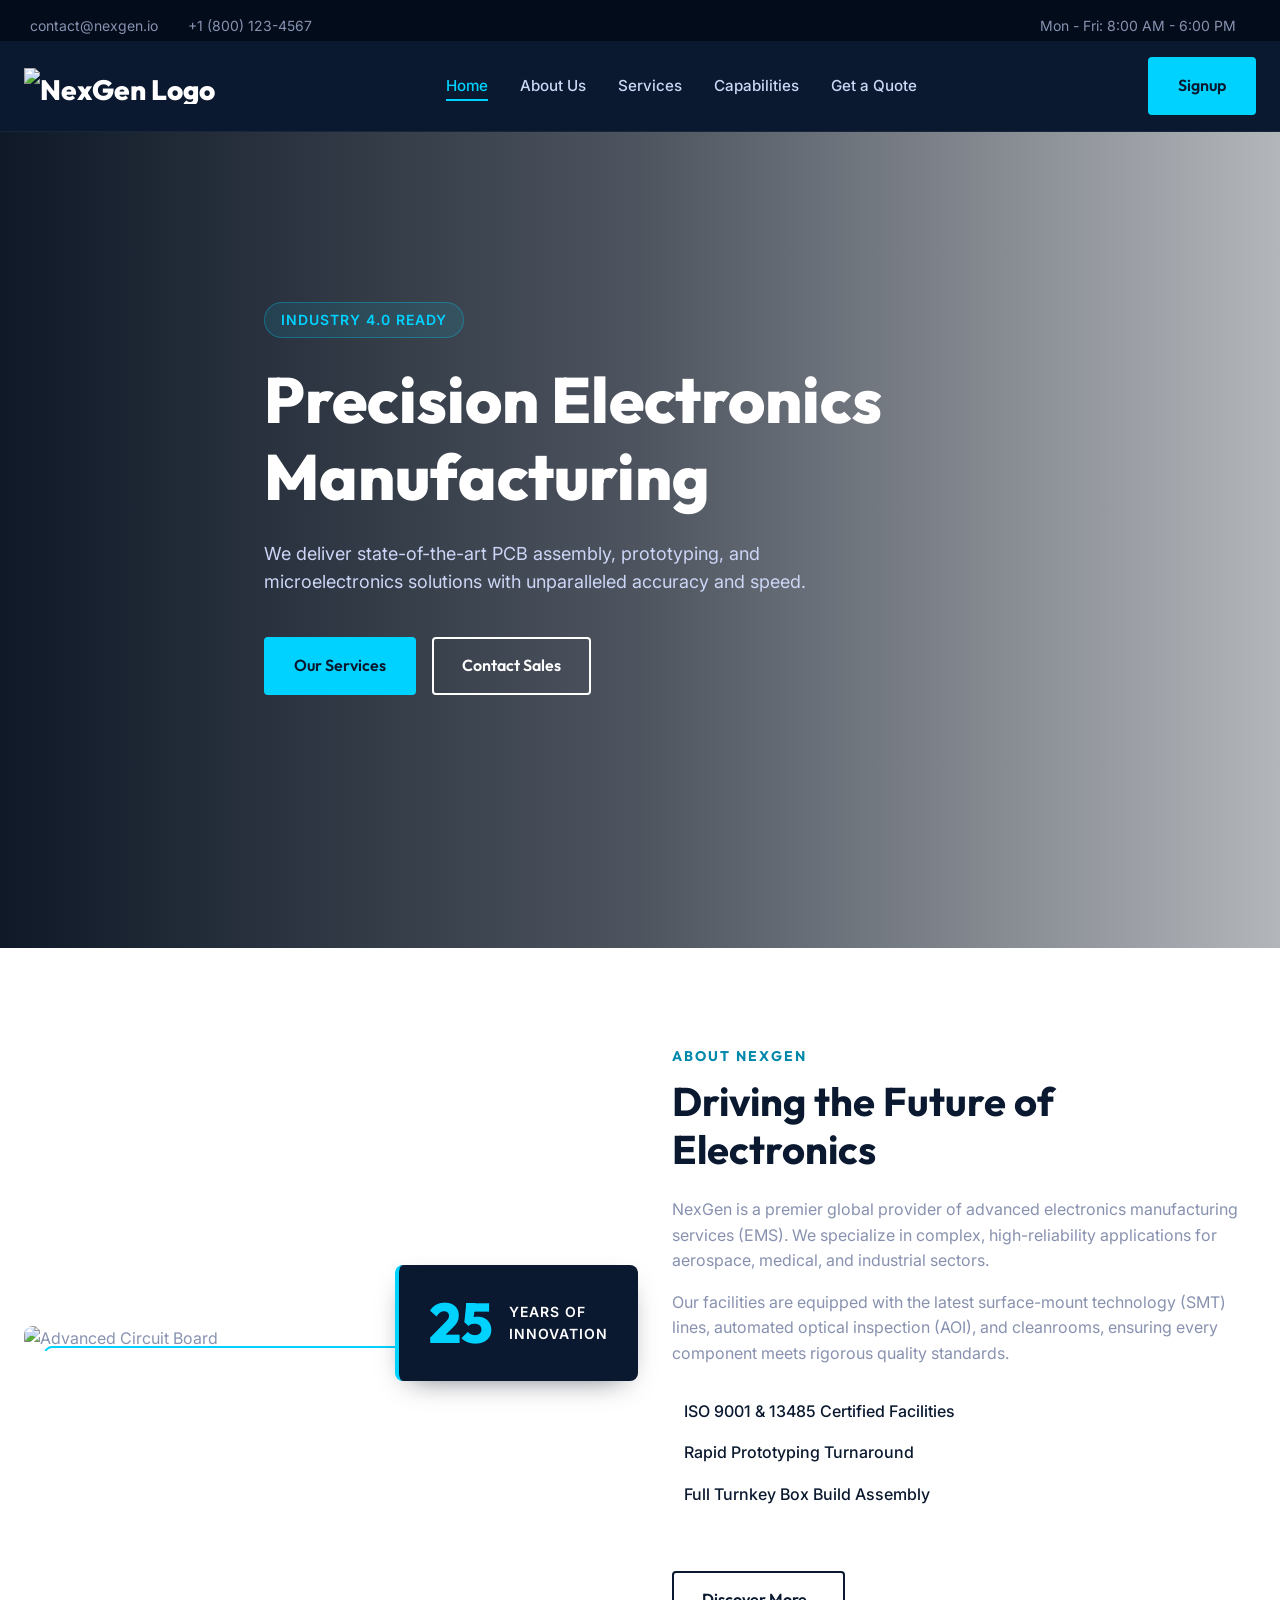
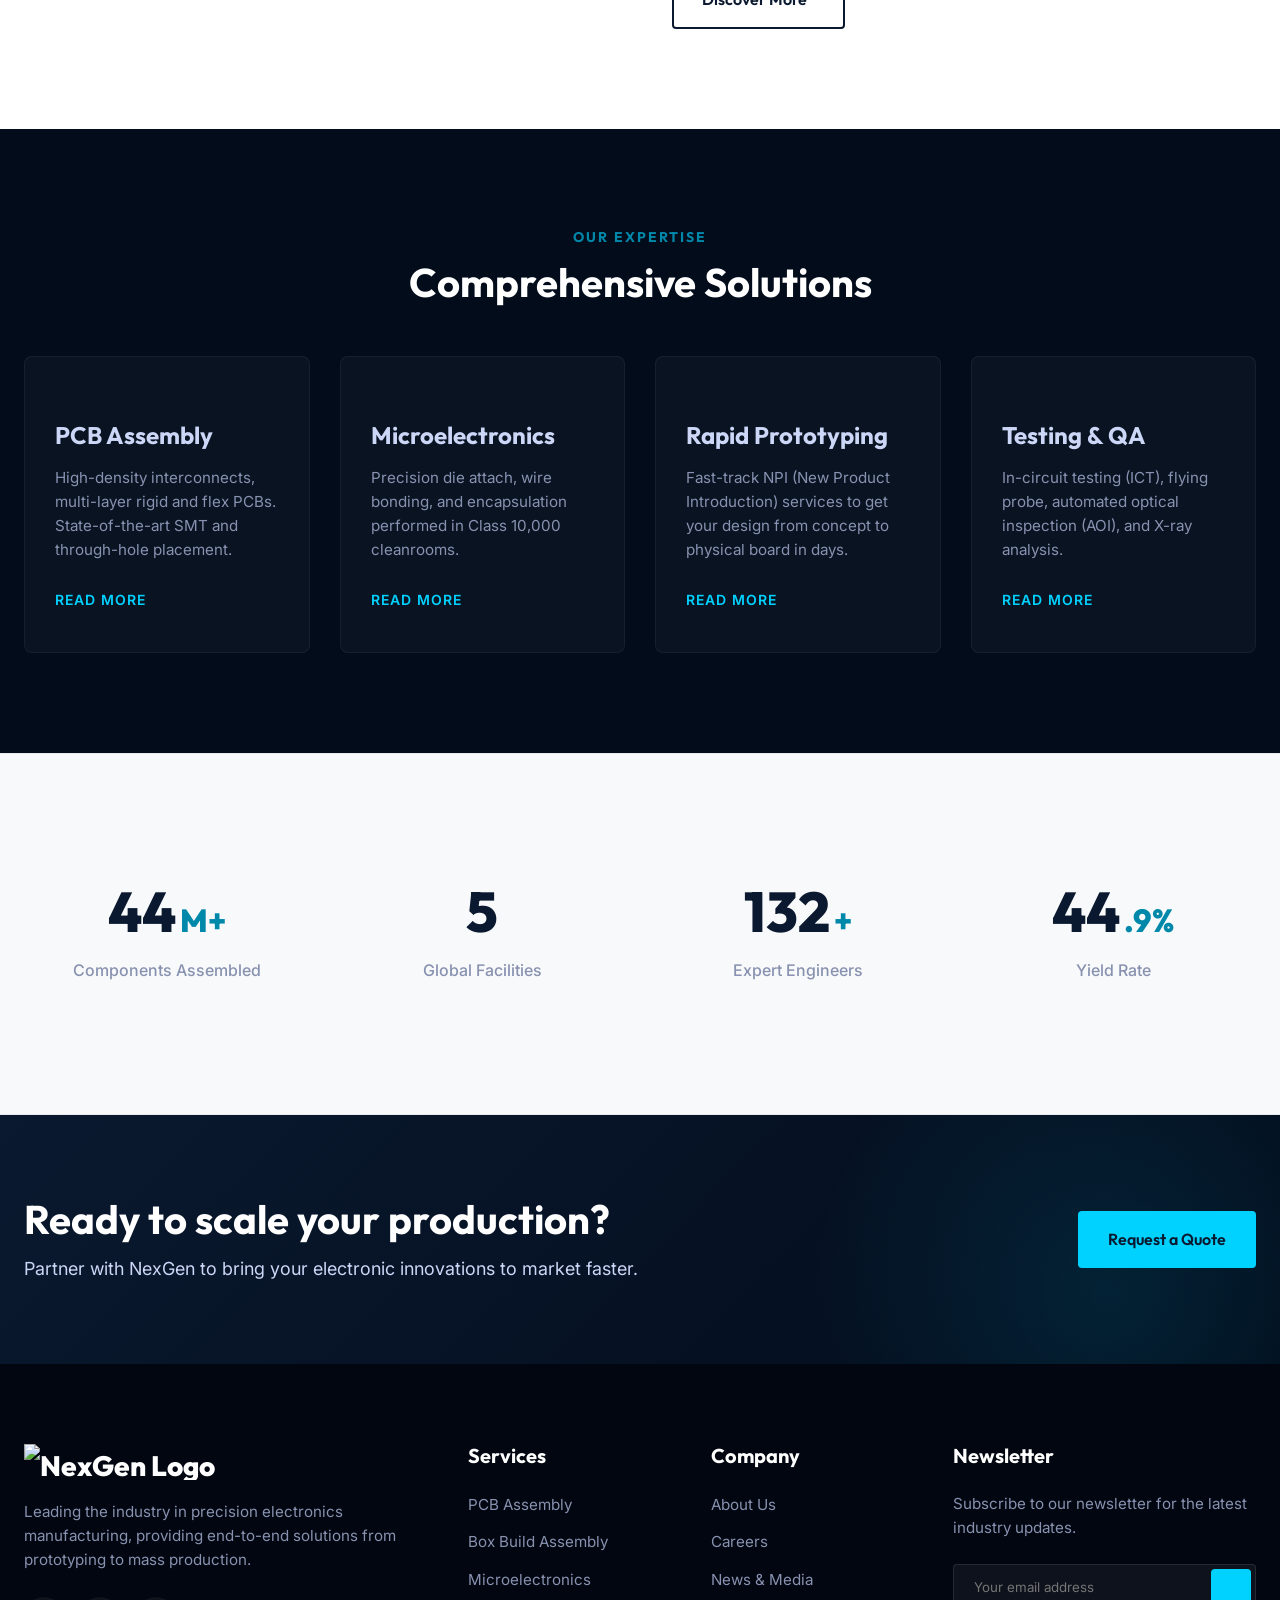
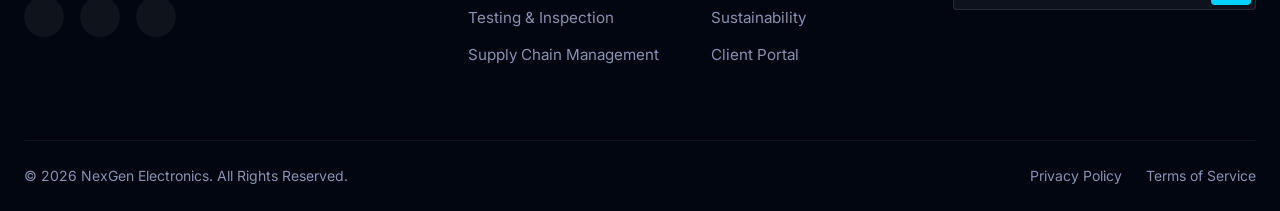
==== index.html @ 61b7c942 "Add files via upload" ====
<!DOCTYPE html>
<html lang="en">
<head>
    <meta charset="UTF-8">
    <meta name="viewport" content="width=device-width, initial-scale=1.0">
    <title>Stackly Electronics | Advanced Manufacturing</title>
    <meta name="description" content="State-of-the-art electronics manufacturing, PCB assembly, and prototyping services.">
    
    <!-- Google Fonts -->
    <link rel="preconnect" href="https://fonts.googleapis.com">
    <link rel="preconnect" href="https://fonts.gstatic.com" crossorigin>
    <link href="https://fonts.googleapis.com/css2?family=Inter:wght@300;400;500;600&family=Outfit:wght@400;500;700;800&display=swap" rel="stylesheet">
    
    <!-- Phosphor Icons -->
    <script src="https://unpkg.com/@phosphor-icons/web"></script>

    <link rel="stylesheet" href="style.css">
</head>
<body>

    <!-- Top Bar -->
    <div class="top-bar">
        <div class="container top-bar-inner">
            <div class="top-bar-left">
                <span class="info-item"><i class="ph ph-envelope-simple"></i> contact@nexgen.io</span>
                <span class="info-item"><i class="ph ph-phone"></i> +1 (800) 123-4567</span>
            </div>
            <div class="top-bar-right">
                <span class="info-item"><i class="ph ph-clock"></i> Mon - Fri: 8:00 AM - 6:00 PM</span>
            </div>
        </div>
    </div>

    <!-- Header / Navbar -->
    <header class="header" id="header">
        <div class="container header-inner">
            <a href="index.html" class="logo" style="display: flex; align-items: center;">
                <img src="images/logo.webp" alt="NexGen Logo" style="height: 36px; width: auto;">
            </a>
            
            <nav class="nav" id="nav">
                <ul class="nav-list">
                    <li><a href="#home" class="nav-link active">Home</a></li>
                    <li><a href="#about" class="nav-link">About Us</a></li>
                    <li><a href="#services" class="nav-link">Services</a></li>
                    <li><a href="#stats" class="nav-link">Capabilities</a></li>
                    <li><a href="#contact" class="nav-link">Get a Quote</a></li>
                </ul>
            </nav>

            <a href="signup.html" class="btn btn-primary btn-glow nav-cta">Signup</a>
            
            <button class="mobile-toggle" id="mobile-toggle">
                <i class="ph ph-list"></i>
            </button>
        </div>
    </header>

    <!-- Hero Section -->
    <section class="hero" id="home">
        <!-- We will use inline style for background image to easily point to the generated image if needed, or put it in CSS -->
        <div class="hero-bg" style="background-image: url('file:///C:/Users/R%20Harish/.gemini/antigravity-ide/brain/c568c726-3d5c-4287-bbd8-9553e764aa75/electronics_hero_bg_1780980336880.png');"></div>
        <div class="hero-overlay"></div>
        
        <div class="container hero-content">
            <span class="badge fade-in-up">Industry 4.0 Ready</span>
            <h1 class="hero-title fade-in-up delay-1">Precision Electronics <br> Manufacturing</h1>
            <p class="hero-desc fade-in-up delay-2">We deliver state-of-the-art PCB assembly, prototyping, and microelectronics solutions with unparalleled accuracy and speed.</p>
            <div class="hero-actions fade-in-up delay-3">
                <a href="#services" class="btn btn-primary btn-glow">Our Services</a>
                <a href="#contact" class="btn btn-secondary">Contact Sales</a>
            </div>
        </div>
    </section>

    <!-- About Section -->
    <section class="about section" id="about">
        <div class="container about-grid">
            <div class="about-image-wrapper reveal-left">
                <div class="about-image">
                    <img src="https://images.unsplash.com/photo-1518770660439-4636190af475?ixlib=rb-4.0.3&auto=format&fit=crop&w=800&q=80" alt="Advanced Circuit Board">
                </div>
                <div class="experience-badge">
                    <span class="exp-number">25</span>
                    <span class="exp-text">Years of<br>Innovation</span>
                </div>
            </div>
            
            <div class="about-content reveal-right">
                <h4 class="section-subtitle">About NexGen</h4>
                <h2 class="section-title">Driving the Future of Electronics</h2>
                <p class="section-text">
                    NexGen is a premier global provider of advanced electronics manufacturing services (EMS). We specialize in complex, high-reliability applications for aerospace, medical, and industrial sectors.
                </p>
                <p class="section-text">
                    Our facilities are equipped with the latest surface-mount technology (SMT) lines, automated optical inspection (AOI), and cleanrooms, ensuring every component meets rigorous quality standards.
                </p>
                <ul class="feature-list">
                    <li><i class="ph-fill ph-check-circle"></i> ISO 9001 & 13485 Certified Facilities</li>
                    <li><i class="ph-fill ph-check-circle"></i> Rapid Prototyping Turnaround</li>
                    <li><i class="ph-fill ph-check-circle"></i> Full Turnkey Box Build Assembly</li>
                </ul>
                <a href="#" class="btn btn-outline mt-4">Discover More <i class="ph ph-arrow-right"></i></a>
            </div>
        </div>
    </section>

    <!-- Services Section -->
    <section class="services section bg-dark" id="services">
        <div class="container">
            <div class="section-header text-center reveal-up">
                <h4 class="section-subtitle">Our Expertise</h4>
                <h2 class="section-title text-white">Comprehensive Solutions</h2>
            </div>
            
            <div class="services-grid">
                <!-- Service 1 -->
                <div class="service-card reveal-up delay-1">
                    <div class="service-icon">
                        <i class="ph ph-circuitry"></i>
                    </div>
                    <h3 class="service-title">PCB Assembly</h3>
                    <p class="service-desc">High-density interconnects, multi-layer rigid and flex PCBs. State-of-the-art SMT and through-hole placement.</p>
                    <a href="#" class="service-link">Read More <i class="ph ph-arrow-right"></i></a>
                </div>

                <!-- Service 2 -->
                <div class="service-card reveal-up delay-2">
                    <div class="service-icon">
                        <i class="ph ph-cpu"></i>
                    </div>
                    <h3 class="service-title">Microelectronics</h3>
                    <p class="service-desc">Precision die attach, wire bonding, and encapsulation performed in Class 10,000 cleanrooms.</p>
                    <a href="#" class="service-link">Read More <i class="ph ph-arrow-right"></i></a>
                </div>

                <!-- Service 3 -->
                <div class="service-card reveal-up delay-3">
                    <div class="service-icon">
                        <i class="ph ph-wrench"></i>
                    </div>
                    <h3 class="service-title">Rapid Prototyping</h3>
                    <p class="service-desc">Fast-track NPI (New Product Introduction) services to get your design from concept to physical board in days.</p>
                    <a href="#" class="service-link">Read More <i class="ph ph-arrow-right"></i></a>
                </div>

                <!-- Service 4 -->
                <div class="service-card reveal-up delay-4">
                    <div class="service-icon">
                        <i class="ph ph-shield-check"></i>
                    </div>
                    <h3 class="service-title">Testing & QA</h3>
                    <p class="service-desc">In-circuit testing (ICT), flying probe, automated optical inspection (AOI), and X-ray analysis.</p>
                    <a href="#" class="service-link">Read More <i class="ph ph-arrow-right"></i></a>
                </div>
            </div>
        </div>
    </section>

    <!-- Stats Section -->
    <section class="stats section" id="stats">
        <div class="container">
            <div class="stats-grid">
                <div class="stat-item reveal-up delay-1">
                    <i class="ph ph-microchip stat-icon"></i>
                    <h3 class="stat-number" data-target="150">0</h3>
                    <span class="stat-suffix">M+</span>
                    <p class="stat-text">Components Assembled</p>
                </div>
                
                <div class="stat-item reveal-up delay-2">
                    <i class="ph ph-buildings stat-icon"></i>
                    <h3 class="stat-number" data-target="5">0</h3>
                    <span class="stat-suffix"></span>
                    <p class="stat-text">Global Facilities</p>
                </div>
                
                <div class="stat-item reveal-up delay-3">
                    <i class="ph ph-users stat-icon"></i>
                    <h3 class="stat-number" data-target="450">0</h3>
                    <span class="stat-suffix">+</span>
                    <p class="stat-text">Expert Engineers</p>
                </div>
                
                <div class="stat-item reveal-up delay-4">
                    <i class="ph ph-target stat-icon"></i>
                    <h3 class="stat-number" data-target="99">0</h3>
                    <span class="stat-suffix">.9%</span>
                    <p class="stat-text">Yield Rate</p>
                </div>
            </div>
        </div>
    </section>

    <!-- CTA Section -->
    <section class="cta-banner">
        <div class="container cta-inner reveal-up">
            <div class="cta-content">
                <h2>Ready to scale your production?</h2>
                <p>Partner with NexGen to bring your electronic innovations to market faster.</p>
            </div>
            <div class="cta-action">
                <a href="#contact" class="btn btn-primary btn-glow">Request a Quote</a>
            </div>
        </div>
    </section>

    <!-- Footer -->
    <footer class="footer">
        <div class="container">
            <div class="footer-grid">
                <div class="footer-col about-col">
                    <a href="index.html" class="logo footer-logo" style="display: flex; align-items: center;">
                        <img src="images/logo.webp" alt="NexGen Logo" style="height: 36px; width: auto;">
                    </a>
                    <p class="footer-text">
                        Leading the industry in precision electronics manufacturing, providing end-to-end solutions from prototyping to mass production.
                    </p>
                    <div class="social-links">
                        <a href="#"><i class="ph ph-linkedin-logo"></i></a>
                        <a href="#"><i class="ph ph-twitter-logo"></i></a>
                        <a href="#"><i class="ph ph-facebook-logo"></i></a>
                    </div>
                </div>
                
                <div class="footer-col">
                    <h4 class="footer-heading">Services</h4>
                    <ul class="footer-links">
                        <li><a href="#">PCB Assembly</a></li>
                        <li><a href="#">Box Build Assembly</a></li>
                        <li><a href="#">Microelectronics</a></li>
                        <li><a href="#">Testing & Inspection</a></li>
                        <li><a href="#">Supply Chain Management</a></li>
                    </ul>
                </div>
                
                <div class="footer-col">
                    <h4 class="footer-heading">Company</h4>
                    <ul class="footer-links">
                        <li><a href="#about">About Us</a></li>
                        <li><a href="#">Careers</a></li>
                        <li><a href="#">News & Media</a></li>
                        <li><a href="#">Sustainability</a></li>
                        <li><a href="login.html">Client Portal</a></li>
                    </ul>
                </div>
                
                <div class="footer-col">
                    <h4 class="footer-heading">Newsletter</h4>
                    <p class="footer-text">Subscribe to our newsletter for the latest industry updates.</p>
                    <form class="newsletter-form">
                        <input type="email" placeholder="Your email address" required>
                        <button type="submit"><i class="ph ph-paper-plane-right"></i></button>
                    </form>
                </div>
            </div>
            
            <div class="footer-bottom">
                <p>&copy; 2026 NexGen Electronics. All Rights Reserved.</p>
                <div class="footer-legal">
                    <a href="#">Privacy Policy</a>
                    <a href="#">Terms of Service</a>
                </div>
            </div>
        </div>
    </footer>

    <script src="script.js"></script>
</body>
</html>
---- style.css ----
/* =========================================
   NEXGEN ELECTRONICS - STYLESHEET
   ========================================= */

/* --- CSS Variables --- */
:root {
    /* Colors */
    --clr-primary: #00D2FF;
    /* Neon Cyan */
    --clr-primary-dark: #0088AA;
    --clr-secondary: #0A192F;
    /* Deep Tech Blue */
    --clr-bg-dark: #020C1B;
    --clr-bg-light: #F8F9FA;
    --clr-white: #FFFFFF;
    --clr-text: #8892B0;
    /* Slate Grey */
    --clr-heading: #CCD6F6;
    /* Light Grey/Blue */
    --clr-border: rgba(255, 255, 255, 0.1);

    /* Typography */
    --font-heading: 'Outfit', sans-serif;
    --font-body: 'Inter', sans-serif;

    /* Spacing */
    --section-pad: 100px 0;

    /* Transitions & Shadows */
    --transition: all 0.3s cubic-bezier(0.4, 0, 0.2, 1);
    --shadow-sm: 0 4px 6px rgba(0, 0, 0, 0.1);
    --shadow-md: 0 10px 30px -15px rgba(2, 12, 27, 0.7);
    --shadow-glow: 0 0 20px rgba(0, 210, 255, 0.4);
}

/* --- Base Reset --- */
* {
    margin: 0;
    padding: 0;
    box-sizing: border-box;
}

html {
    scroll-behavior: smooth;
}

body {
    font-family: var(--font-body);
    color: var(--clr-text);
    background-color: var(--clr-white);
    line-height: 1.6;
    overflow-x: hidden;
}

h1,
h2,
h3,
h4,
h5,
h6 {
    font-family: var(--font-heading);
    color: var(--clr-secondary);
    line-height: 1.2;
}

a {
    text-decoration: none;
    color: inherit;
    transition: var(--transition);
}

ul {
    list-style: none;
}

img {
    max-width: 100%;
    display: block;
}

/* --- Layout --- */
.container {
    width: 100%;
    max-width: 1280px;
    margin: 0 auto;
    padding: 0 24px;
}

.section {
    padding: var(--section-pad);
}

.bg-dark {
    background-color: var(--clr-bg-dark);
}

.bg-dark .section-title {
    color: var(--clr-white);
}

.text-center {
    text-align: center;
}

.text-white {
    color: var(--clr-white) !important;
}

.mt-4 {
    margin-top: 2rem;
}

/* --- Buttons --- */
.btn {
    display: inline-flex;
    align-items: center;
    justify-content: center;
    gap: 8px;
    padding: 14px 28px;
    font-family: var(--font-heading);
    font-weight: 600;
    border-radius: 4px;
    cursor: pointer;
    transition: var(--transition);
    border: 2px solid transparent;
}

.btn-primary {
    background-color: var(--clr-primary);
    color: var(--clr-secondary);
}

.btn-primary:hover {
    background-color: var(--clr-white);
    transform: translateY(-2px);
}

.btn-glow {
    position: relative;
}

.btn-glow::after {
    content: '';
    position: absolute;
    inset: -2px;
    background: var(--clr-primary);
    filter: blur(15px);
    opacity: 0;
    transition: var(--transition);
    z-index: -1;
    border-radius: 6px;
}

.btn-glow:hover::after {
    opacity: 0.6;
}

.btn-secondary {
    background-color: transparent;
    border-color: var(--clr-white);
    color: var(--clr-white);
}

.btn-secondary:hover {
    background-color: var(--clr-white);
    color: var(--clr-secondary);
}

.btn-outline {
    border-color: var(--clr-secondary);
    color: var(--clr-secondary);
}

.btn-outline:hover {
    background-color: var(--clr-secondary);
    color: var(--clr-white);
}

/* --- Top Bar --- */
.top-bar {
    background-color: var(--clr-bg-dark);
    color: var(--clr-text);
    font-size: 0.875rem;
    padding: 10px 0;
    border-bottom: 1px solid var(--clr-border);
}

.top-bar-inner {
    display: flex;
    justify-content: space-between;
    align-items: center;
}

.info-item {
    display: inline-flex;
    align-items: center;
    gap: 6px;
    margin-right: 20px;
}

.info-item i {
    color: var(--clr-primary);
}

/* --- Header / Navbar --- */
.header {
    background-color: var(--clr-secondary);
    position: absolute;
    top: 41px;
    /* Below top bar */
    left: 0;
    width: 100%;
    z-index: 1000;
    transition: var(--transition);
    border-bottom: 1px solid rgba(255, 255, 255, 0.05);
}

.header.sticky {
    position: fixed;
    top: 0;
    background-color: rgba(10, 25, 47, 0.95);
    backdrop-filter: blur(10px);
    box-shadow: var(--shadow-md);
    animation: slideDown 0.5s ease;
}

@keyframes slideDown {
    from {
        transform: translateY(-100%);
    }

    to {
        transform: translateY(0);
    }
}

.header-inner {
    display: flex;
    align-items: center;
    justify-content: space-between;
    height: 90px;
}

.logo {
    font-family: var(--font-heading);
    font-size: 1.75rem;
    font-weight: 800;
    color: var(--clr-white);
    display: flex;
    align-items: center;
    gap: 8px;
}

.logo i {
    color: var(--clr-primary);
    font-size: 2.25rem;
}

.logo span {
    color: var(--clr-primary);
}

.nav-list {
    display: flex;
    gap: 32px;
}

.nav-link {
    color: var(--clr-heading);
    font-weight: 500;
    font-size: 0.95rem;
    position: relative;
}

.nav-link:hover,
.nav-link.active {
    color: var(--clr-primary);
}

.nav-link::after {
    content: '';
    position: absolute;
    bottom: -6px;
    left: 0;
    width: 0;
    height: 2px;
    background-color: var(--clr-primary);
    transition: var(--transition);
}

.nav-link:hover::after,
.nav-link.active::after {
    width: 100%;
}

.mobile-toggle {
    display: none;
    background: none;
    border: none;
    color: var(--clr-white);
    font-size: 1.5rem;
    cursor: pointer;
}

/* --- Hero Section --- */
.hero {
    position: relative;
    height: 100vh;
    min-height: 600px;
    display: flex;
    align-items: center;
    overflow: hidden;
}

.hero-bg {
    position: absolute;
    top: 0;
    left: 0;
    width: 100%;
    height: 100%;
    background-size: cover;
    background-position: center;
    z-index: -2;
    transform: scale(1.05);
    animation: zoomBg 20s infinite alternate linear;
}

@keyframes zoomBg {
    from {
        transform: scale(1.05);
    }

    to {
        transform: scale(1.15);
    }
}

.hero-overlay {
    position: absolute;
    top: 0;
    left: 0;
    width: 100%;
    height: 100%;
    background: linear-gradient(90deg, rgba(2, 12, 27, 0.95) 0%, rgba(2, 12, 27, 0.7) 50%, rgba(2, 12, 27, 0.3) 100%);
    z-index: -1;
}

.hero-content {
    max-width: 800px;
    position: relative;
    z-index: 1;
}

.badge {
    display: inline-block;
    padding: 6px 16px;
    background: rgba(0, 210, 255, 0.1);
    color: var(--clr-primary);
    border: 1px solid rgba(0, 210, 255, 0.3);
    border-radius: 50px;
    font-size: 0.875rem;
    font-weight: 600;
    margin-bottom: 24px;
    letter-spacing: 1px;
    text-transform: uppercase;
}

.hero-title {
    font-size: clamp(2.5rem, 5vw, 4.5rem);
    color: var(--clr-white);
    font-weight: 800;
    margin-bottom: 24px;
}

.hero-desc {
    font-size: 1.125rem;
    color: var(--clr-heading);
    margin-bottom: 40px;
    max-width: 600px;
}

.hero-actions {
    display: flex;
    gap: 16px;
}

/* --- About Section --- */
.about-grid {
    display: grid;
    grid-template-columns: 1fr 1fr;
    gap: 64px;
    align-items: center;
}

.about-image-wrapper {
    position: relative;
}

.about-image {
    position: relative;
    border-radius: 8px;
    overflow: hidden;
}

.about-image::after {
    content: '';
    position: absolute;
    inset: 0;
    border: 2px solid var(--clr-primary);
    border-radius: 8px;
    transform: translate(20px, 20px);
    z-index: -1;
}

.about-image img {
    border-radius: 8px;
    transition: var(--transition);
}

.about-image:hover img {
    transform: scale(1.03);
}

.experience-badge {
    position: absolute;
    bottom: -30px;
    right: -30px;
    background-color: var(--clr-secondary);
    color: var(--clr-white);
    padding: 30px;
    border-radius: 8px;
    box-shadow: var(--shadow-md);
    border-left: 4px solid var(--clr-primary);
    display: flex;
    align-items: center;
    gap: 16px;
}

.exp-number {
    font-family: var(--font-heading);
    font-size: 3.5rem;
    font-weight: 800;
    color: var(--clr-primary);
    line-height: 1;
}

.exp-text {
    font-size: 0.875rem;
    font-weight: 600;
    text-transform: uppercase;
    letter-spacing: 1px;
}

.section-subtitle {
    color: var(--clr-primary-dark);
    text-transform: uppercase;
    letter-spacing: 2px;
    font-size: 0.875rem;
    margin-bottom: 12px;
}

.section-title {
    font-size: 2.5rem;
    margin-bottom: 24px;
}

.section-text {
    margin-bottom: 16px;
}

.feature-list {
    margin: 32px 0;
}

.feature-list li {
    display: flex;
    align-items: center;
    gap: 12px;
    margin-bottom: 16px;
    font-weight: 500;
    color: var(--clr-secondary);
}

.feature-list i {
    color: var(--clr-primary-dark);
    font-size: 1.5rem;
}

/* --- Services Section --- */
.services-grid {
    display: grid;
    grid-template-columns: repeat(auto-fit, minmax(280px, 1fr));
    gap: 30px;
    margin-top: 50px;
}

.service-card {
    background-color: rgba(255, 255, 255, 0.03);
    border: 1px solid rgba(255, 255, 255, 0.05);
    padding: 40px 30px;
    border-radius: 8px;
    transition: var(--transition);
    position: relative;
    overflow: hidden;
}

.service-card::before {
    content: '';
    position: absolute;
    top: 0;
    left: 0;
    width: 100%;
    height: 3px;
    background: var(--clr-primary);
    transform: scaleX(0);
    transform-origin: left;
    transition: var(--transition);
}

.service-card:hover {
    transform: translateY(-10px);
    background-color: rgba(255, 255, 255, 0.05);
    box-shadow: var(--shadow-md);
    border-color: rgba(0, 210, 255, 0.2);
}

.service-card:hover::before {
    transform: scaleX(1);
}

.service-icon {
    font-size: 3rem;
    color: var(--clr-primary);
    margin-bottom: 24px;
}

.service-title {
    color: var(--clr-heading);
    font-size: 1.5rem;
    margin-bottom: 16px;
}

.service-desc {
    font-size: 0.95rem;
    margin-bottom: 24px;
}

.service-link {
    color: var(--clr-primary);
    font-weight: 600;
    font-size: 0.875rem;
    text-transform: uppercase;
    letter-spacing: 1px;
    display: inline-flex;
    align-items: center;
    gap: 8px;
}

.service-link i {
    transition: transform 0.3s ease;
}

.service-link:hover i {
    transform: translateX(5px);
}

/* --- Stats Section --- */
.stats {
    background-color: var(--clr-bg-light);
    border-top: 1px solid #eaeaea;
    border-bottom: 1px solid #eaeaea;
}

.stats-grid {
    display: grid;
    grid-template-columns: repeat(4, 1fr);
    gap: 30px;
    text-align: center;
}

.stat-item {
    padding: 30px;
}

.stat-icon {
    font-size: 2.5rem;
    color: var(--clr-primary-dark);
    margin-bottom: 16px;
}

.stat-number {
    display: inline-block;
    font-size: 3.5rem;
    font-weight: 800;
    color: var(--clr-secondary);
    line-height: 1;
}

.stat-suffix {
    font-family: var(--font-heading);
    font-size: 2rem;
    font-weight: 800;
    color: var(--clr-primary-dark);
}

.stat-text {
    font-weight: 500;
    margin-top: 8px;
}

/* --- CTA Banner --- */
.cta-banner {
    padding: 80px 0;
    background: linear-gradient(135deg, var(--clr-secondary) 0%, var(--clr-bg-dark) 100%);
    position: relative;
    overflow: hidden;
}

.cta-banner::before {
    content: '';
    position: absolute;
    top: -50%;
    right: -10%;
    width: 600px;
    height: 600px;
    background: radial-gradient(circle, rgba(0, 210, 255, 0.1) 0%, transparent 70%);
}

.cta-inner {
    display: flex;
    justify-content: space-between;
    align-items: center;
    position: relative;
    z-index: 1;
}

.cta-content h2 {
    color: var(--clr-white);
    font-size: 2.5rem;
    margin-bottom: 12px;
}

.cta-content p {
    color: var(--clr-heading);
    font-size: 1.125rem;
}

/* --- Footer --- */
.footer {
    background-color: #010610;
    color: var(--clr-text);
    padding-top: 80px;
}

.footer-grid {
    display: grid;
    grid-template-columns: 2fr 1fr 1fr 1.5fr;
    gap: 40px;
    margin-bottom: 60px;
}

.footer-logo {
    margin-bottom: 20px;
}

.footer-text {
    margin-bottom: 24px;
    font-size: 0.95rem;
}

.social-links {
    display: flex;
    gap: 16px;
}

.social-links a {
    display: flex;
    align-items: center;
    justify-content: center;
    width: 40px;
    height: 40px;
    background-color: rgba(255, 255, 255, 0.05);
    border-radius: 50%;
    color: var(--clr-white);
    transition: var(--transition);
}

.social-links a:hover {
    background-color: var(--clr-primary);
    transform: translateY(-3px);
}

.footer-heading {
    color: var(--clr-white);
    font-size: 1.25rem;
    margin-bottom: 24px;
}

.footer-links li {
    margin-bottom: 12px;
}

.footer-links a {
    font-size: 0.95rem;
}

.footer-links a:hover {
    color: var(--clr-primary);
    padding-left: 5px;
}

.newsletter-form {
    display: flex;
    position: relative;
}

.newsletter-form input {
    width: 100%;
    padding: 14px 20px;
    background-color: rgba(255, 255, 255, 0.05);
    border: 1px solid rgba(255, 255, 255, 0.1);
    border-radius: 4px;
    color: var(--clr-white);
    font-family: var(--font-body);
}

.newsletter-form input:focus {
    outline: none;
    border-color: var(--clr-primary);
}

.newsletter-form button {
    position: absolute;
    right: 5px;
    top: 5px;
    bottom: 5px;
    background-color: var(--clr-primary);
    border: none;
    width: 40px;
    border-radius: 4px;
    color: var(--clr-secondary);
    cursor: pointer;
    transition: var(--transition);
}

.newsletter-form button:hover {
    background-color: var(--clr-white);
}

.footer-bottom {
    display: flex;
    justify-content: space-between;
    align-items: center;
    padding: 24px 0;
    border-top: 1px solid rgba(255, 255, 255, 0.05);
    font-size: 0.875rem;
}

.footer-legal {
    display: flex;
    gap: 24px;
}

.footer-legal a:hover {
    color: var(--clr-white);
}

/* --- Animations & Utilities --- */

/* Initial states for reveal animations */
.fade-in-up {
    opacity: 0;
    transform: translateY(30px);
    transition: opacity 0.8s ease, transform 0.8s ease;
}

.reveal-left {
    opacity: 0;
    transform: translateX(-50px);
    transition: opacity 1s ease, transform 1s ease;
}

.reveal-right {
    opacity: 0;
    transform: translateX(50px);
    transition: opacity 1s ease, transform 1s ease;
}

.reveal-up {
    opacity: 0;
    transform: translateY(50px);
    transition: opacity 0.8s ease, transform 0.8s ease;
}

/* Delay classes */
.delay-1 {
    transition-delay: 0.1s;
}

.delay-2 {
    transition-delay: 0.2s;
}

.delay-3 {
    transition-delay: 0.3s;
}

.delay-4 {
    transition-delay: 0.4s;
}

/* Active classes added by JS */
.fade-in-up.active,
.reveal-left.active,
.reveal-right.active,
.reveal-up.active {
    opacity: 1;
    transform: translate(0);
}

/* --- Responsive Design --- */
@media (max-width: 1024px) {
    .about-grid {
        gap: 40px;
    }

    .experience-badge {
        right: -10px;
        bottom: -10px;
        padding: 20px;
    }

    .stats-grid {
        grid-template-columns: repeat(2, 1fr);
    }

    .footer-grid {
        grid-template-columns: 1fr 1fr;
    }
}

@media (max-width: 768px) {
    .top-bar {
        display: none;
    }

    .header {
        top: 0;
    }

    .header-inner {
        height: 70px;
    }

    .nav {
        position: fixed;
        top: 70px;
        left: -100%;
        width: 100%;
        height: calc(100vh - 70px);
        background-color: var(--clr-secondary);
        flex-direction: column;
        align-items: center;
        justify-content: center;
        transition: var(--transition);
    }

    .nav.open {
        left: 0;
    }

    .nav-list {
        flex-direction: column;
        align-items: center;
        gap: 24px;
    }

    .nav-link {
        font-size: 1.25rem;
    }

    .nav-cta {
        display: none;
    }

    .mobile-toggle {
        display: block;
    }

    .hero-title {
        font-size: 2.5rem;
    }

    .about-grid {
        grid-template-columns: 1fr;
    }

    .experience-badge {
        position: relative;
        right: 0;
        bottom: 0;
        margin-top: -30px;
        justify-content: center;
    }

    .cta-inner {
        flex-direction: column;
        text-align: center;
        gap: 30px;
    }
}

@media (max-width: 576px) {
    .stats-grid {
        grid-template-columns: 1fr;
    }

    .footer-grid {
        grid-template-columns: 1fr;
    }

    .footer-bottom {
        flex-direction: column;
        gap: 16px;
        text-align: center;
    }

    .hero-actions {
        flex-direction: column;
        width: 100%;
    }

    .btn {
        width: 100%;
    }
}

/* --- Extra Pages (Login, Dashboard, 404) --- */

/* Login Page - Split Screen */
.auth-split {
    display: flex;
    min-height: 100vh;
}

.auth-split-left {
    flex: 1;
    background-size: cover;
    background-position: center;
    position: relative;
    display: flex;
    align-items: center;
    justify-content: center;
    padding: 40px;
}

.auth-split-overlay {
    position: absolute;
    inset: 0;
    background: linear-gradient(135deg, rgba(10, 25, 47, 0.9) 0%, rgba(2, 12, 27, 0.8) 100%);
}

.auth-split-content {
    position: relative;
    z-index: 1;
    text-align: center;
    color: var(--clr-white);
}

.auth-split-content h1 {
    color: var(--clr-white);
    font-size: 3.5rem;
    margin-bottom: 16px;
}

.auth-split-content p {
    font-size: 1.25rem;
    color: var(--clr-heading);
}

.auth-split-right {
    flex: 1;
    background-color: var(--clr-bg-light);
    display: flex;
    align-items: center;
    justify-content: center;
    padding: 40px;
}

.auth-form-wrapper {
    width: 100%;
    max-width: 450px;
    background: var(--clr-white);
    padding: 50px;
    border-radius: 12px;
    box-shadow: var(--shadow-md);
}

.auth-form-wrapper .logo {
    color: var(--clr-secondary);
    justify-content: center;
    margin-bottom: 30px;
}

.auth-form-wrapper .form-group label {
    color: var(--clr-secondary);
    font-weight: 500;
}

.auth-form-wrapper .form-control {
    background: #f9fafb;
    border: 1px solid #d1d5db;
    color: var(--clr-secondary);
}

.auth-form-wrapper .form-control:focus {
    border-color: var(--clr-primary-dark);
    box-shadow: 0 0 0 2px rgba(0, 136, 170, 0.2);
    background: var(--clr-white);
}

.auth-form-wrapper .auth-links {
    color: var(--clr-text);
}

.auth-form-wrapper .auth-links a {
    color: var(--clr-primary-dark);
    font-weight: 500;
}

.auth-form-wrapper .btn-primary {
    background-color: var(--clr-secondary);
    color: var(--clr-white);
}

.auth-form-wrapper .btn-primary:hover {
    background-color: var(--clr-primary-dark);
}

.form-group {
    margin-bottom: 24px;
    text-align: left;
}

.form-group label {
    display: block;
    color: var(--clr-heading);
    margin-bottom: 8px;
    font-size: 0.9rem;
}

.form-control {
    width: 100%;
    padding: 14px 16px;
    background: rgba(255, 255, 255, 0.05);
    border: 1px solid rgba(255, 255, 255, 0.1);
    border-radius: 6px;
    color: var(--clr-white);
    font-family: var(--font-body);
    transition: var(--transition);
}

.form-control:focus {
    outline: none;
    border-color: var(--clr-primary);
    box-shadow: 0 0 0 2px rgba(0, 210, 255, 0.2);
}

.auth-links {
    display: flex;
    justify-content: space-between;
    font-size: 0.85rem;
    margin-bottom: 30px;
}

.auth-links a:hover {
    color: var(--clr-primary);
}

/* Dashboard Page */
.dashboard-layout {
    display: flex;
    min-height: 100vh;
    background-color: var(--clr-bg-light);
}

.sidebar {
    width: 280px;
    background-color: var(--clr-secondary);
    color: var(--clr-text);
    display: flex;
    flex-direction: column;
    position: fixed;
    height: 100vh;
    left: 0;
    top: 0;
    z-index: 100;
}

.sidebar-header {
    padding: 24px;
    border-bottom: 1px solid rgba(255, 255, 255, 0.05);
}

.sidebar-nav {
    padding: 24px 0;
    flex: 1;
}

.sidebar-nav li {
    margin-bottom: 5px;
}

.sidebar-nav a {
    display: flex;
    align-items: center;
    gap: 12px;
    padding: 12px 24px;
    color: var(--clr-heading);
    font-weight: 500;
    transition: var(--transition);
}

.sidebar-nav a:hover,
.sidebar-nav a.active {
    background: rgba(0, 210, 255, 0.1);
    color: var(--clr-primary);
    border-right: 3px solid var(--clr-primary);
}

.sidebar-footer {
    padding: 24px;
    border-top: 1px solid rgba(255, 255, 255, 0.05);
}

.dashboard-main {
    flex: 1;
    margin-left: 280px;
    display: flex;
    flex-direction: column;
}

.dash-header {
    height: 80px;
    background: var(--clr-white);
    border-bottom: 1px solid #eaeaea;
    display: flex;
    align-items: center;
    justify-content: space-between;
    padding: 0 40px;
}

.dash-user {
    display: flex;
    align-items: center;
    gap: 12px;
    font-weight: 500;
    color: var(--clr-secondary);
}

.dash-user img {
    width: 40px;
    height: 40px;
    border-radius: 50%;
}

.dash-content {
    padding: 40px;
    flex: 1;
}

.dash-title {
    font-size: 2rem;
    margin-bottom: 30px;
}

.dash-grid {
    display: grid;
    grid-template-columns: repeat(auto-fit, minmax(240px, 1fr));
    gap: 24px;
    margin-bottom: 40px;
}

.dash-card {
    background: var(--clr-white);
    padding: 24px;
    border-radius: 8px;
    border: 1px solid #eaeaea;
    box-shadow: var(--shadow-sm);
}

.dash-card-header {
    display: flex;
    justify-content: space-between;
    align-items: center;
    margin-bottom: 16px;
    color: var(--clr-text);
}

.dash-card-icon {
    width: 40px;
    height: 40px;
    border-radius: 8px;
    display: flex;
    align-items: center;
    justify-content: center;
    font-size: 1.25rem;
}

.icon-blue {
    background: rgba(0, 210, 255, 0.1);
    color: var(--clr-primary-dark);
}

.icon-green {
    background: rgba(46, 213, 115, 0.1);
    color: #2ed573;
}

.icon-purple {
    background: rgba(156, 136, 255, 0.1);
    color: #9c88ff;
}

.dash-card-value {
    font-size: 2rem;
    font-weight: 800;
    color: var(--clr-secondary);
}

/* Dashboard Animations & Extra Content */
.dash-anim {
    opacity: 0;
    animation: dashSlideUp 0.6s ease forwards;
}

@keyframes dashSlideUp {
    from {
        opacity: 0;
        transform: translateY(20px);
    }

    to {
        opacity: 1;
        transform: translateY(0);
    }
}

.dash-chart-container {
    background: var(--clr-white);
    padding: 24px;
    border-radius: 8px;
    border: 1px solid #eaeaea;
    box-shadow: var(--shadow-sm);
    margin-bottom: 40px;
}

.css-bar-chart {
    display: flex;
    align-items: flex-end;
    gap: 12px;
    height: 200px;
    margin-top: 24px;
    padding-bottom: 10px;
    border-bottom: 2px solid #eaeaea;
}

.css-bar {
    flex: 1;
    background: var(--clr-primary-dark);
    border-radius: 4px 4px 0 0;
    position: relative;
    transition: var(--transition);
}

.css-bar:hover {
    background: var(--clr-primary);
}

.css-bar span {
    position: absolute;
    bottom: -25px;
    left: 50%;
    transform: translateX(-50%);
    font-size: 0.75rem;
    color: var(--clr-text);
}

.quick-actions {
    display: grid;
    grid-template-columns: repeat(auto-fit, minmax(150px, 1fr));
    gap: 16px;
    margin-bottom: 40px;
}

.action-btn {
    display: flex;
    flex-direction: column;
    align-items: center;
    justify-content: center;
    gap: 8px;
    padding: 20px;
    background: var(--clr-white);
    border: 1px solid #eaeaea;
    border-radius: 8px;
    color: var(--clr-secondary);
    font-weight: 500;
    transition: var(--transition);
}

.action-btn i {
    font-size: 1.5rem;
    color: var(--clr-primary-dark);
}

.action-btn:hover {
    border-color: var(--clr-primary);
    transform: translateY(-3px);
    box-shadow: var(--shadow-sm);
}

/* 404 Page */
.page-404 {
    min-height: 100vh;
    display: flex;
    align-items: center;
    justify-content: center;
    text-align: center;
    background-color: var(--clr-bg-dark);
    position: relative;
    overflow: hidden;
}

.content-404 {
    position: relative;
    z-index: 1;
}

.title-404 {
    font-size: 8rem;
    font-weight: 800;
    color: transparent;
    -webkit-text-stroke: 2px var(--clr-primary);
    line-height: 1;
    margin-bottom: 16px;
    font-family: var(--font-heading);
}

.desc-404 {
    font-size: 1.5rem;
    color: var(--clr-white);
    margin-bottom: 30px;
}

@media (max-width: 768px) {
    .auth-split {
        flex-direction: column;
    }

    .auth-split-left {
        padding: 60px 20px;
    }

    .dashboard-main {
        margin-left: 0;
    }

    .sidebar {
        transform: translateX(-100%);
        transition: var(--transition);
    }

    .sidebar.open {
        transform: translateX(0);
    }

    .dash-header {
        padding: 0 20px;
    }

    .dash-content {
        padding: 20px;
    }
}
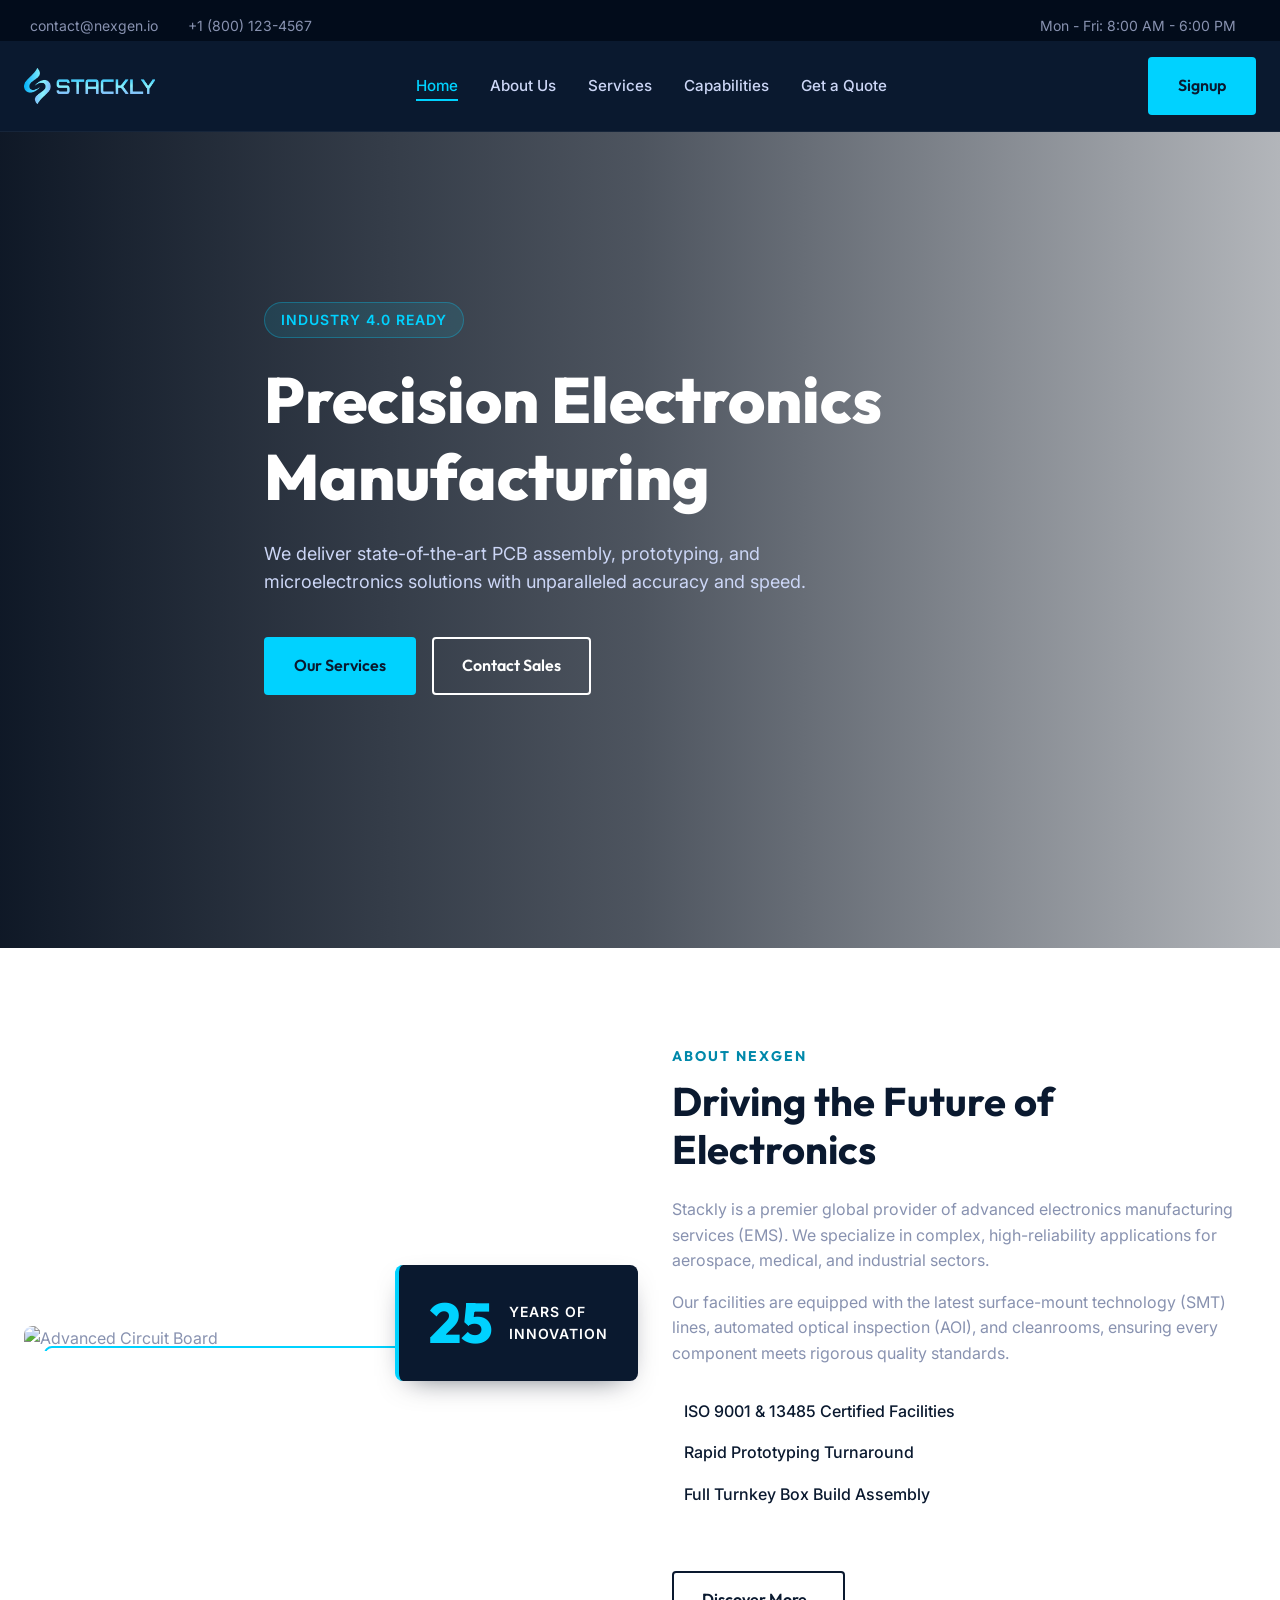
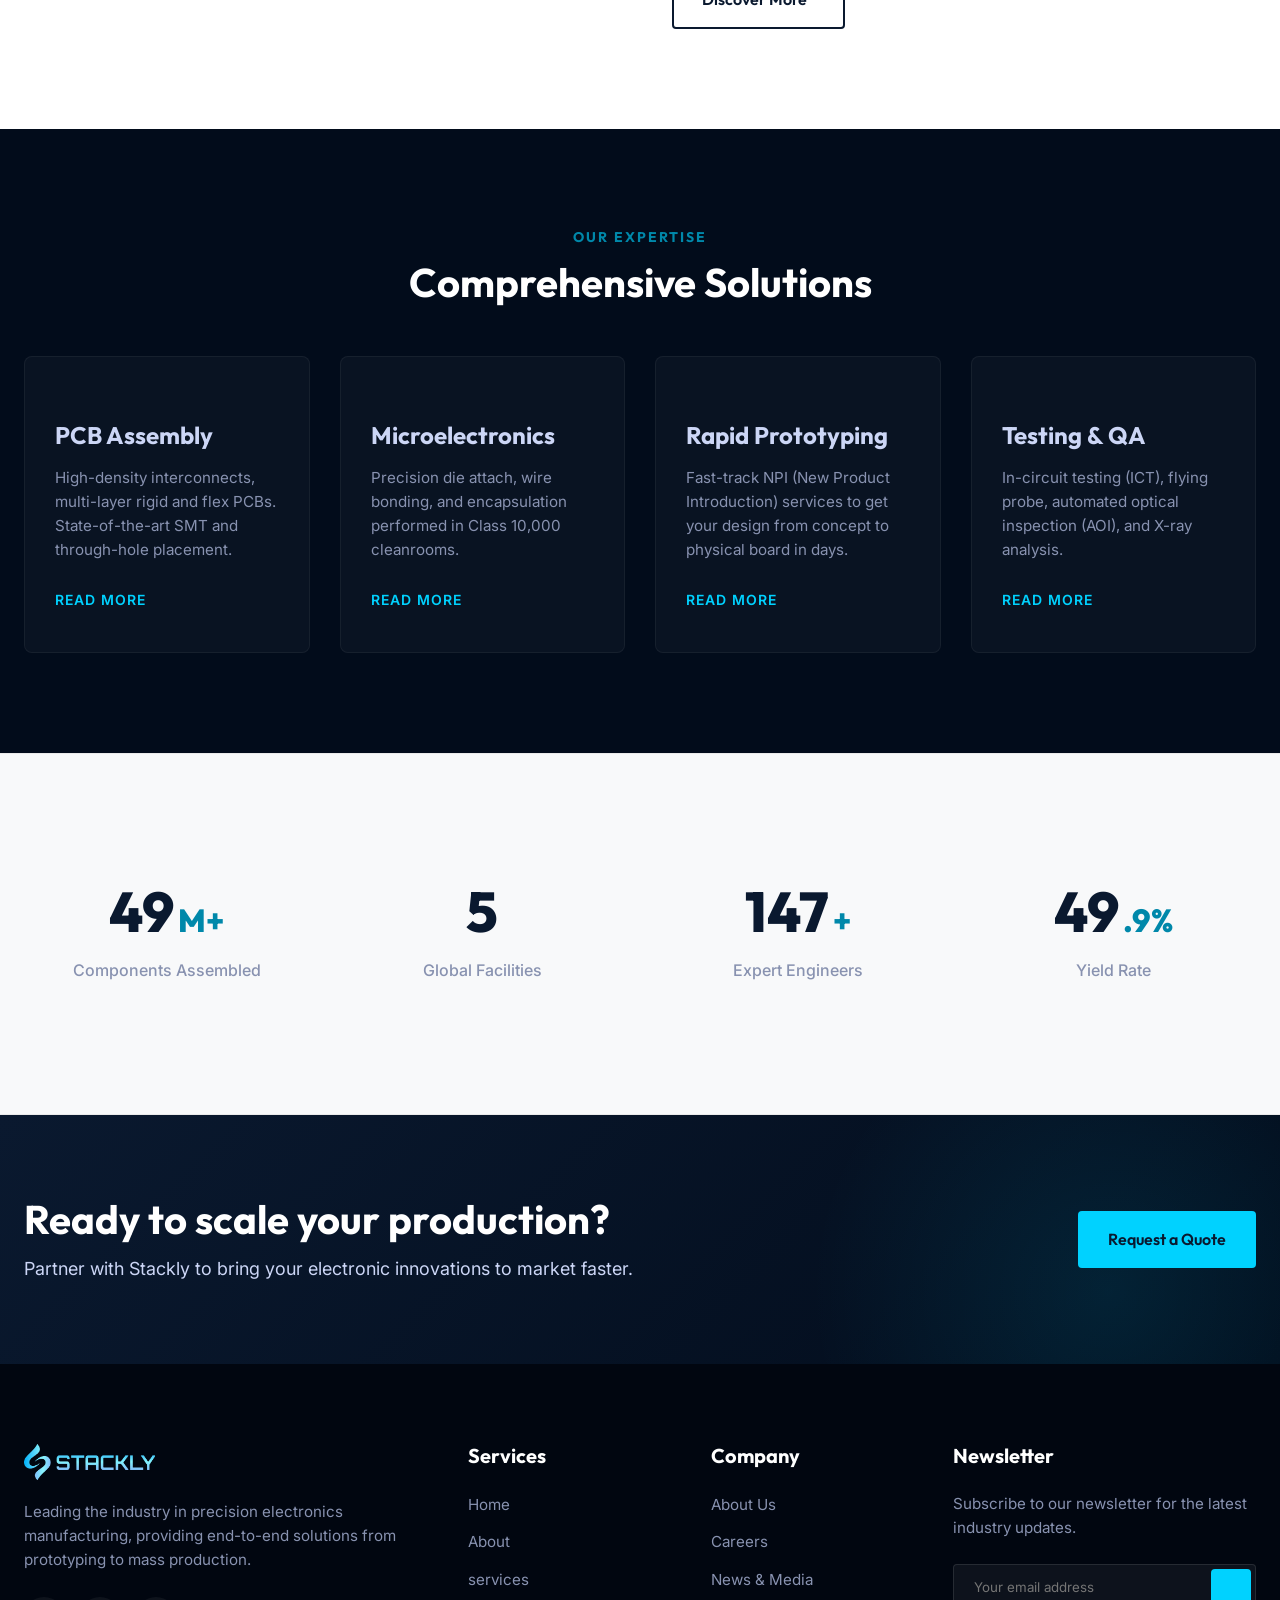
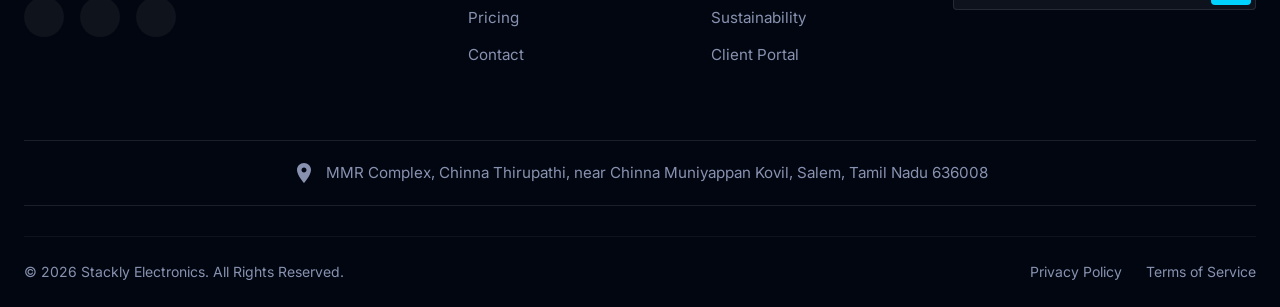
==== commit 25e58220: "Add files via upload" ====
--- a/index.html
+++ b/index.html
@@ -44,7 +44,7 @@
                     <li><a href="#about" class="nav-link">About Us</a></li>
                     <li><a href="#services" class="nav-link">Services</a></li>
                     <li><a href="#stats" class="nav-link">Capabilities</a></li>
-                    <li><a href="#contact" class="nav-link">Get a Quote</a></li>
+                    <li><a href="404.html" class="nav-link">Get a Quote</a></li>
                 </ul>
             </nav>
 
@@ -90,7 +90,7 @@
                 <h4 class="section-subtitle">About NexGen</h4>
                 <h2 class="section-title">Driving the Future of Electronics</h2>
                 <p class="section-text">
-                    NexGen is a premier global provider of advanced electronics manufacturing services (EMS). We specialize in complex, high-reliability applications for aerospace, medical, and industrial sectors.
+                    Stackly is a premier global provider of advanced electronics manufacturing services (EMS). We specialize in complex, high-reliability applications for aerospace, medical, and industrial sectors.
                 </p>
                 <p class="section-text">
                     Our facilities are equipped with the latest surface-mount technology (SMT) lines, automated optical inspection (AOI), and cleanrooms, ensuring every component meets rigorous quality standards.
@@ -197,10 +197,10 @@
         <div class="container cta-inner reveal-up">
             <div class="cta-content">
                 <h2>Ready to scale your production?</h2>
-                <p>Partner with NexGen to bring your electronic innovations to market faster.</p>
+                <p>Partner with Stackly to bring your electronic innovations to market faster.</p>
             </div>
             <div class="cta-action">
-                <a href="#contact" class="btn btn-primary btn-glow">Request a Quote</a>
+                <a href="404.html" class="btn btn-primary btn-glow">Request a Quote</a>
             </div>
         </div>
     </section>
@@ -211,36 +211,36 @@
             <div class="footer-grid">
                 <div class="footer-col about-col">
                     <a href="index.html" class="logo footer-logo" style="display: flex; align-items: center;">
-                        <img src="images/logo.webp" alt="NexGen Logo" style="height: 36px; width: auto;">
+                        <img src="images/logo.webp" alt="Stackly Logo" style="height: 36px; width: auto;">
                     </a>
                     <p class="footer-text">
                         Leading the industry in precision electronics manufacturing, providing end-to-end solutions from prototyping to mass production.
                     </p>
                     <div class="social-links">
-                        <a href="#"><i class="ph ph-linkedin-logo"></i></a>
-                        <a href="#"><i class="ph ph-twitter-logo"></i></a>
-                        <a href="#"><i class="ph ph-facebook-logo"></i></a>
+                        <a href="404.html"><i class="ph ph-linkedin-logo"></i></a>
+                        <a href="404.html"><i class="ph ph-twitter-logo"></i></a>
+                        <a href="404.html"><i class="ph ph-facebook-logo"></i></a>
                     </div>
                 </div>
                 
                 <div class="footer-col">
                     <h4 class="footer-heading">Services</h4>
                     <ul class="footer-links">
-                        <li><a href="#">PCB Assembly</a></li>
-                        <li><a href="#">Box Build Assembly</a></li>
-                        <li><a href="#">Microelectronics</a></li>
-                        <li><a href="#">Testing & Inspection</a></li>
-                        <li><a href="#">Supply Chain Management</a></li>
+                        <li><a href="index.html">Home</a></li>
+                        <li><a href="404.html">About</a></li>
+                        <li><a href="404.html">services</a></li>
+                        <li><a href="404.html">Pricing</a></li>
+                        <li><a href="404.html">Contact</a></li>
                     </ul>
                 </div>
                 
                 <div class="footer-col">
                     <h4 class="footer-heading">Company</h4>
                     <ul class="footer-links">
-                        <li><a href="#about">About Us</a></li>
-                        <li><a href="#">Careers</a></li>
-                        <li><a href="#">News & Media</a></li>
-                        <li><a href="#">Sustainability</a></li>
+                        <li><a href="404.html">About Us</a></li>
+                        <li><a href="404.html">Careers</a></li>
+                        <li><a href="404.html">News & Media</a></li>
+                        <li><a href="404.html">Sustainability</a></li>
                         <li><a href="login.html">Client Portal</a></li>
                     </ul>
                 </div>
@@ -255,11 +255,19 @@
                 </div>
             </div>
             
+            <!-- Footer Location Section -->
+            <div class="footer-location">
+                <svg class="location-icon" width="24" height="24" viewBox="0 0 24 24" fill="none" xmlns="http://www.w3.org/2000/svg">
+                    <path d="M12 2C8.13 2 5 5.13 5 9c0 5.25 7 13 7 13s7-7.75 7-13c0-3.87-3.13-7-7-7zm0 9.5c-1.38 0-2.5-1.12-2.5-2.5s1.12-2.5 2.5-2.5 2.5 1.12 2.5 2.5-1.12 2.5-2.5 2.5z" fill="currentColor"/>
+                </svg>
+                <p>MMR Complex, Chinna Thirupathi, near Chinna Muniyappan Kovil, Salem, Tamil Nadu 636008</p>
+            </div>
+
             <div class="footer-bottom">
-                <p>&copy; 2026 NexGen Electronics. All Rights Reserved.</p>
+                <p>&copy; 2026 Stackly Electronics. All Rights Reserved.</p>
                 <div class="footer-legal">
-                    <a href="#">Privacy Policy</a>
-                    <a href="#">Terms of Service</a>
+                    <a href="404.html">Privacy Policy</a>
+                    <a href="404.html">Terms of Service</a>
                 </div>
             </div>
         </div>
--- a/style.css
+++ b/style.css
@@ -1381,4 +1381,46 @@
     .dash-content {
         padding: 20px;
     }
+}
+
+/* FOOTER LOCATION UPDATE */
+.footer-location {
+    text-align: center;
+    padding: 20px 0;
+    border-top: 1px solid rgba(255, 255, 255, 0.1);
+    border-bottom: 1px solid rgba(255, 255, 255, 0.1);
+    margin: 30px 0;
+    display: flex;
+    align-items: center;
+    justify-content: center;
+    gap: 10px;
+}
+
+.footer-location p {
+    margin: 0;
+    color: var(--text-secondary);
+    font-size: 0.95rem;
+}
+
+.location-icon {
+    color: var(--primary-green);
+}
+
+.impact-grid {
+    display: grid;
+    grid-template-columns: repeat(3, 1fr);
+    gap: 20px;
+    margin-top: 20px;
+}
+
+@media (max-width: 900px) {
+    .impact-grid {
+        grid-template-columns: repeat(2, 1fr);
+    }
+}
+
+@media (max-width: 480px) {
+    .impact-grid {
+        grid-template-columns: 1fr;
+    }
 }
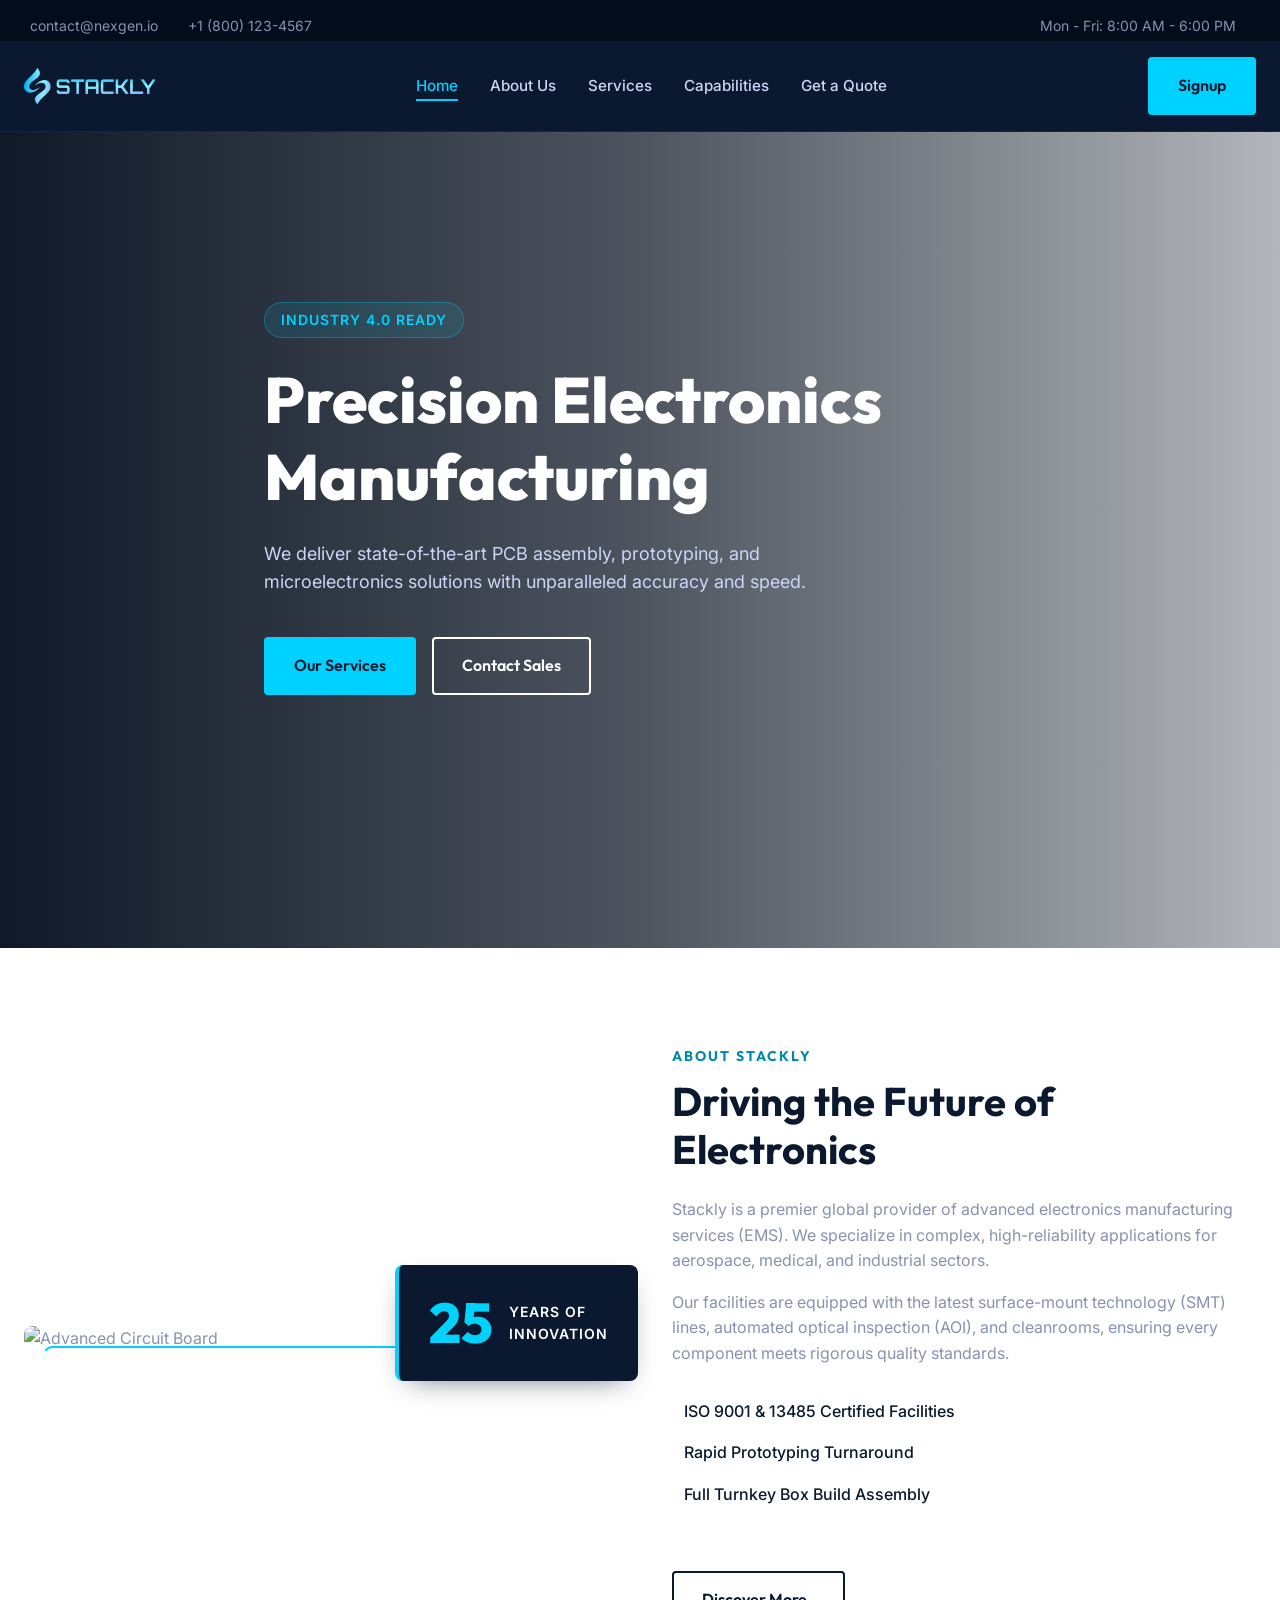
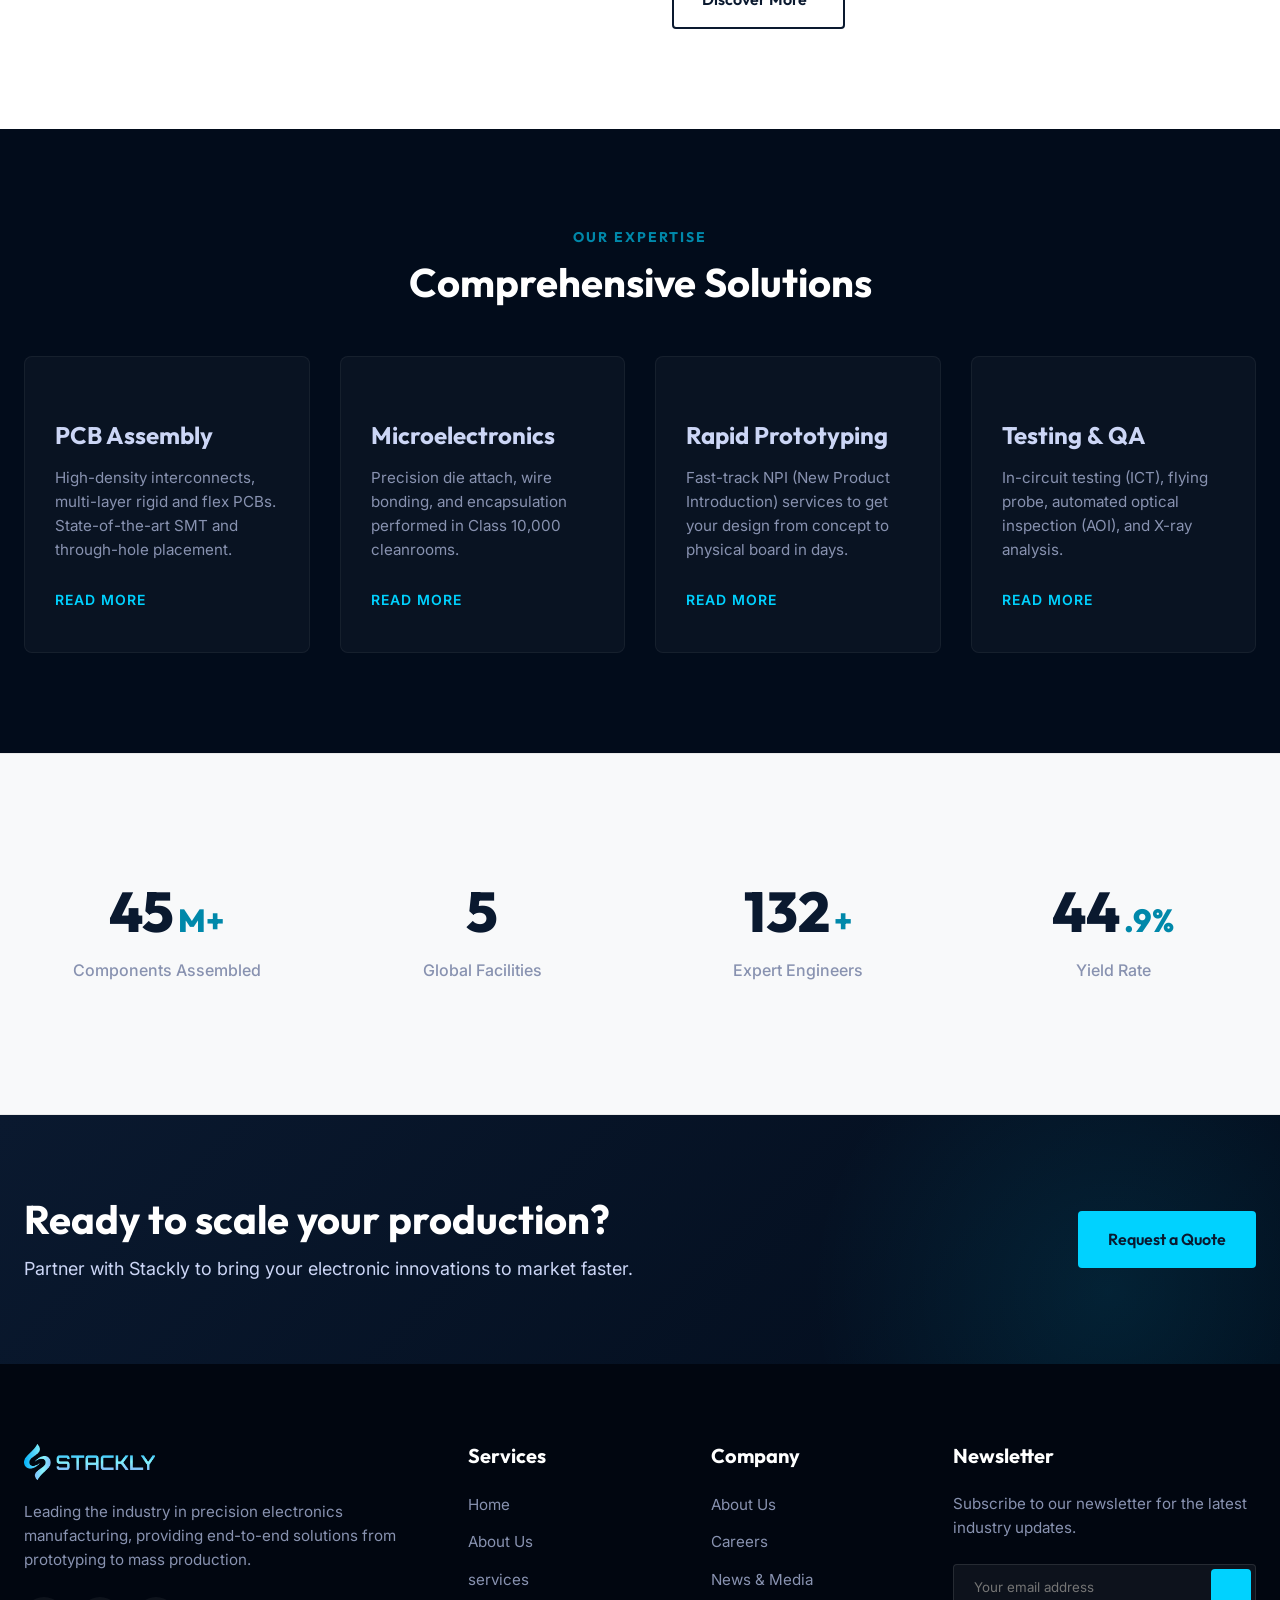
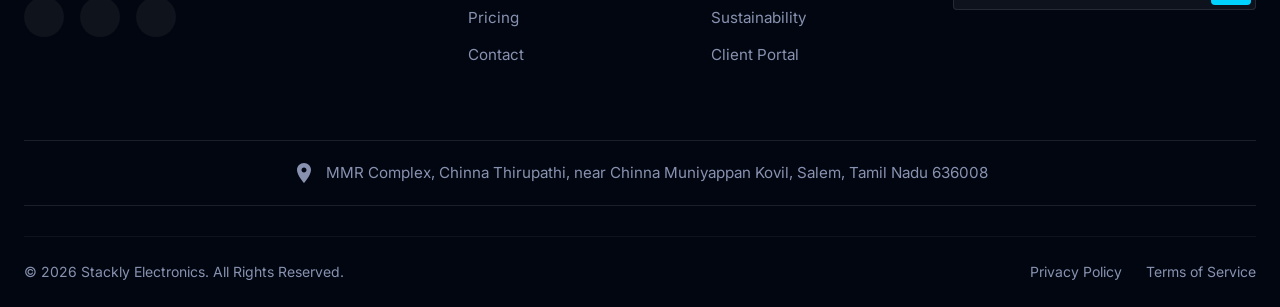
==== commit fedd0e60: "Add files via upload" ====
--- a/index.html
+++ b/index.html
@@ -35,7 +35,7 @@
     <header class="header" id="header">
         <div class="container header-inner">
             <a href="index.html" class="logo" style="display: flex; align-items: center;">
-                <img src="images/logo.webp" alt="NexGen Logo" style="height: 36px; width: auto;">
+                <img src="images/logo.webp" alt="Stackly Logo" style="height: 36px; width: auto;">
             </a>
             
             <nav class="nav" id="nav">
@@ -68,7 +68,7 @@
             <p class="hero-desc fade-in-up delay-2">We deliver state-of-the-art PCB assembly, prototyping, and microelectronics solutions with unparalleled accuracy and speed.</p>
             <div class="hero-actions fade-in-up delay-3">
                 <a href="#services" class="btn btn-primary btn-glow">Our Services</a>
-                <a href="#contact" class="btn btn-secondary">Contact Sales</a>
+                <a href="404.html" class="btn btn-secondary">Contact Sales</a>
             </div>
         </div>
     </section>
@@ -87,7 +87,7 @@
             </div>
             
             <div class="about-content reveal-right">
-                <h4 class="section-subtitle">About NexGen</h4>
+                <h4 class="section-subtitle">About Stackly</h4>
                 <h2 class="section-title">Driving the Future of Electronics</h2>
                 <p class="section-text">
                     Stackly is a premier global provider of advanced electronics manufacturing services (EMS). We specialize in complex, high-reliability applications for aerospace, medical, and industrial sectors.
@@ -100,7 +100,7 @@
                     <li><i class="ph-fill ph-check-circle"></i> Rapid Prototyping Turnaround</li>
                     <li><i class="ph-fill ph-check-circle"></i> Full Turnkey Box Build Assembly</li>
                 </ul>
-                <a href="#" class="btn btn-outline mt-4">Discover More <i class="ph ph-arrow-right"></i></a>
+                <a href="404.html" class="btn btn-outline mt-4">Discover More <i class="ph ph-arrow-right"></i></a>
             </div>
         </div>
     </section>
@@ -121,7 +121,7 @@
                     </div>
                     <h3 class="service-title">PCB Assembly</h3>
                     <p class="service-desc">High-density interconnects, multi-layer rigid and flex PCBs. State-of-the-art SMT and through-hole placement.</p>
-                    <a href="#" class="service-link">Read More <i class="ph ph-arrow-right"></i></a>
+                    <a href="404.html" class="service-link">Read More <i class="ph ph-arrow-right"></i></a>
                 </div>
 
                 <!-- Service 2 -->
@@ -131,7 +131,7 @@
                     </div>
                     <h3 class="service-title">Microelectronics</h3>
                     <p class="service-desc">Precision die attach, wire bonding, and encapsulation performed in Class 10,000 cleanrooms.</p>
-                    <a href="#" class="service-link">Read More <i class="ph ph-arrow-right"></i></a>
+                    <a href="404.html" class="service-link">Read More <i class="ph ph-arrow-right"></i></a>
                 </div>
 
                 <!-- Service 3 -->
@@ -141,7 +141,7 @@
                     </div>
                     <h3 class="service-title">Rapid Prototyping</h3>
                     <p class="service-desc">Fast-track NPI (New Product Introduction) services to get your design from concept to physical board in days.</p>
-                    <a href="#" class="service-link">Read More <i class="ph ph-arrow-right"></i></a>
+                    <a href="404.html" class="service-link">Read More <i class="ph ph-arrow-right"></i></a>
                 </div>
 
                 <!-- Service 4 -->
@@ -151,7 +151,7 @@
                     </div>
                     <h3 class="service-title">Testing & QA</h3>
                     <p class="service-desc">In-circuit testing (ICT), flying probe, automated optical inspection (AOI), and X-ray analysis.</p>
-                    <a href="#" class="service-link">Read More <i class="ph ph-arrow-right"></i></a>
+                    <a href="404.html" class="service-link">Read More <i class="ph ph-arrow-right"></i></a>
                 </div>
             </div>
         </div>
@@ -226,9 +226,9 @@
                 <div class="footer-col">
                     <h4 class="footer-heading">Services</h4>
                     <ul class="footer-links">
-                        <li><a href="index.html">Home</a></li>
-                        <li><a href="404.html">About</a></li>
-                        <li><a href="404.html">services</a></li>
+                        <li><a href="#home">Home</a></li>
+                        <li><a href="#about">About Us</a></li>
+                        <li><a href="#services">services</a></li>
                         <li><a href="404.html">Pricing</a></li>
                         <li><a href="404.html">Contact</a></li>
                     </ul>
@@ -237,7 +237,7 @@
                 <div class="footer-col">
                     <h4 class="footer-heading">Company</h4>
                     <ul class="footer-links">
-                        <li><a href="404.html">About Us</a></li>
+                        <li><a href="#about">About Us</a></li>
                         <li><a href="404.html">Careers</a></li>
                         <li><a href="404.html">News & Media</a></li>
                         <li><a href="404.html">Sustainability</a></li>
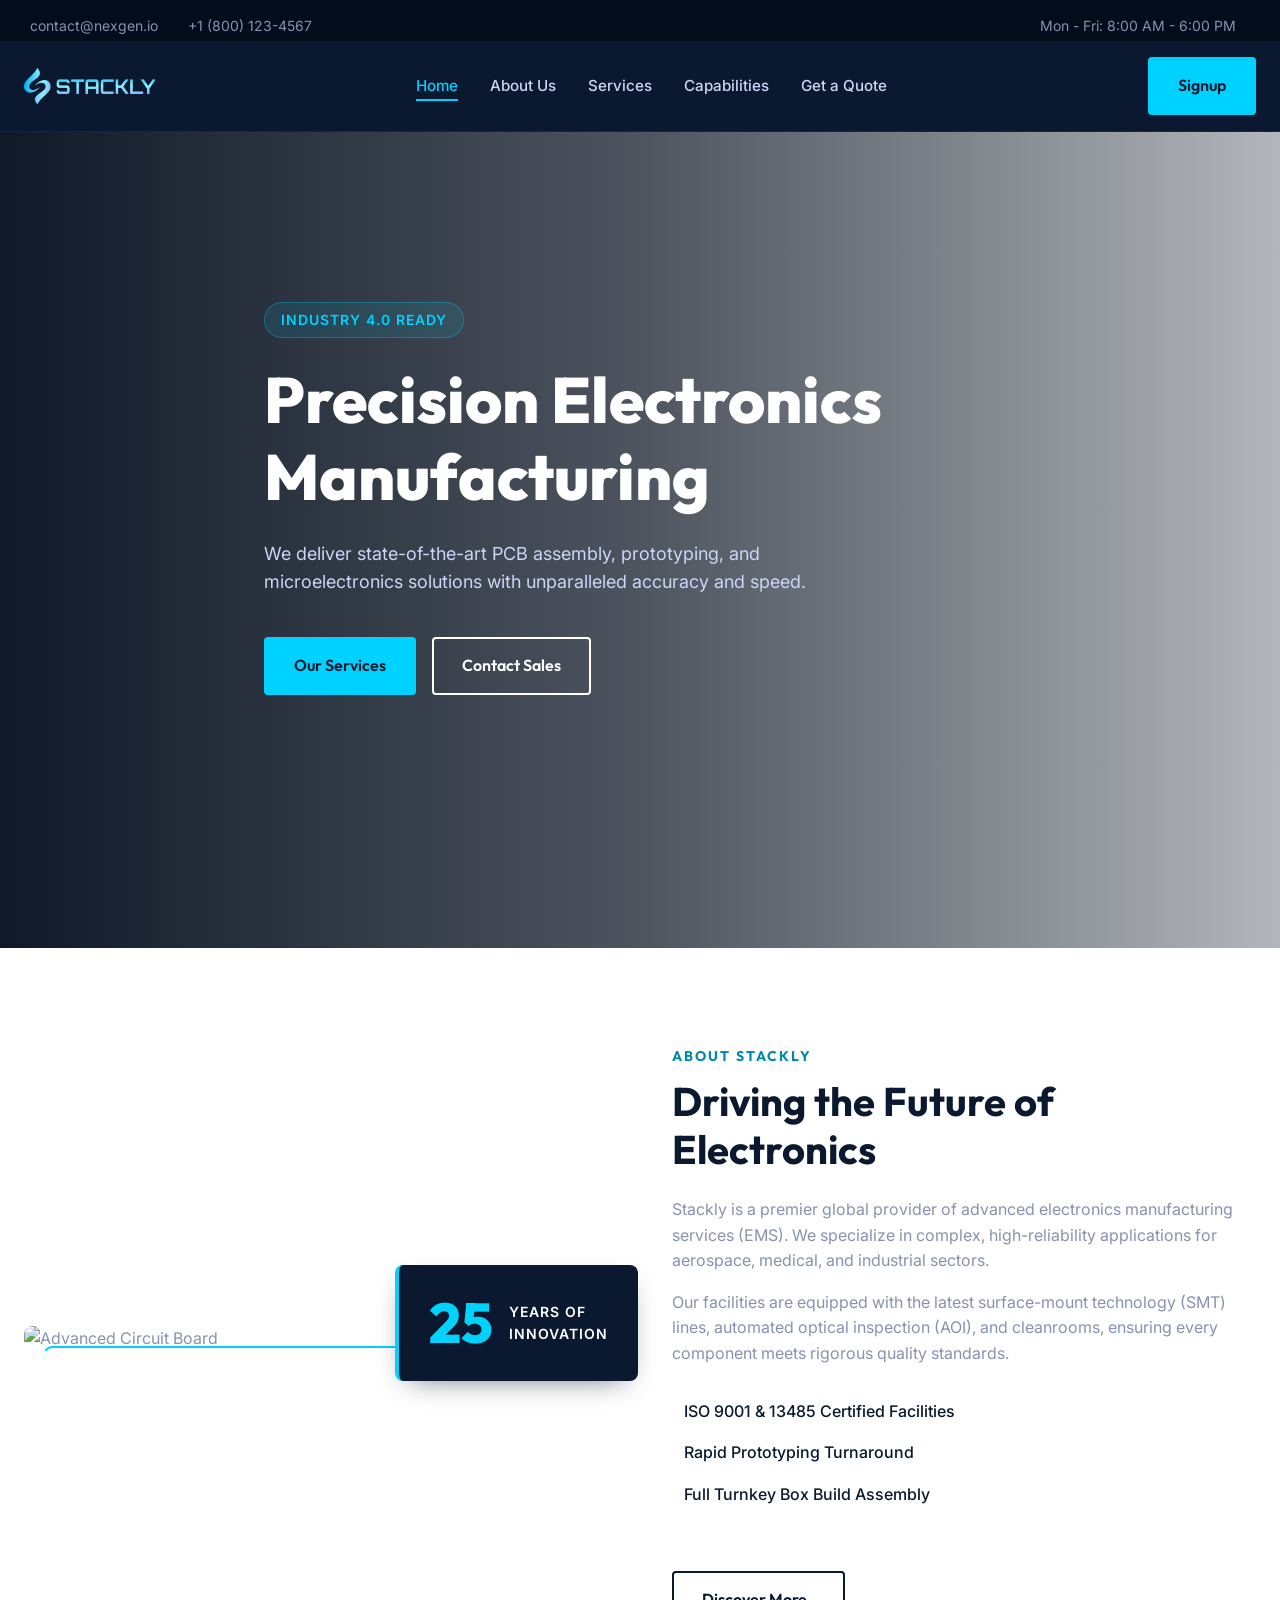
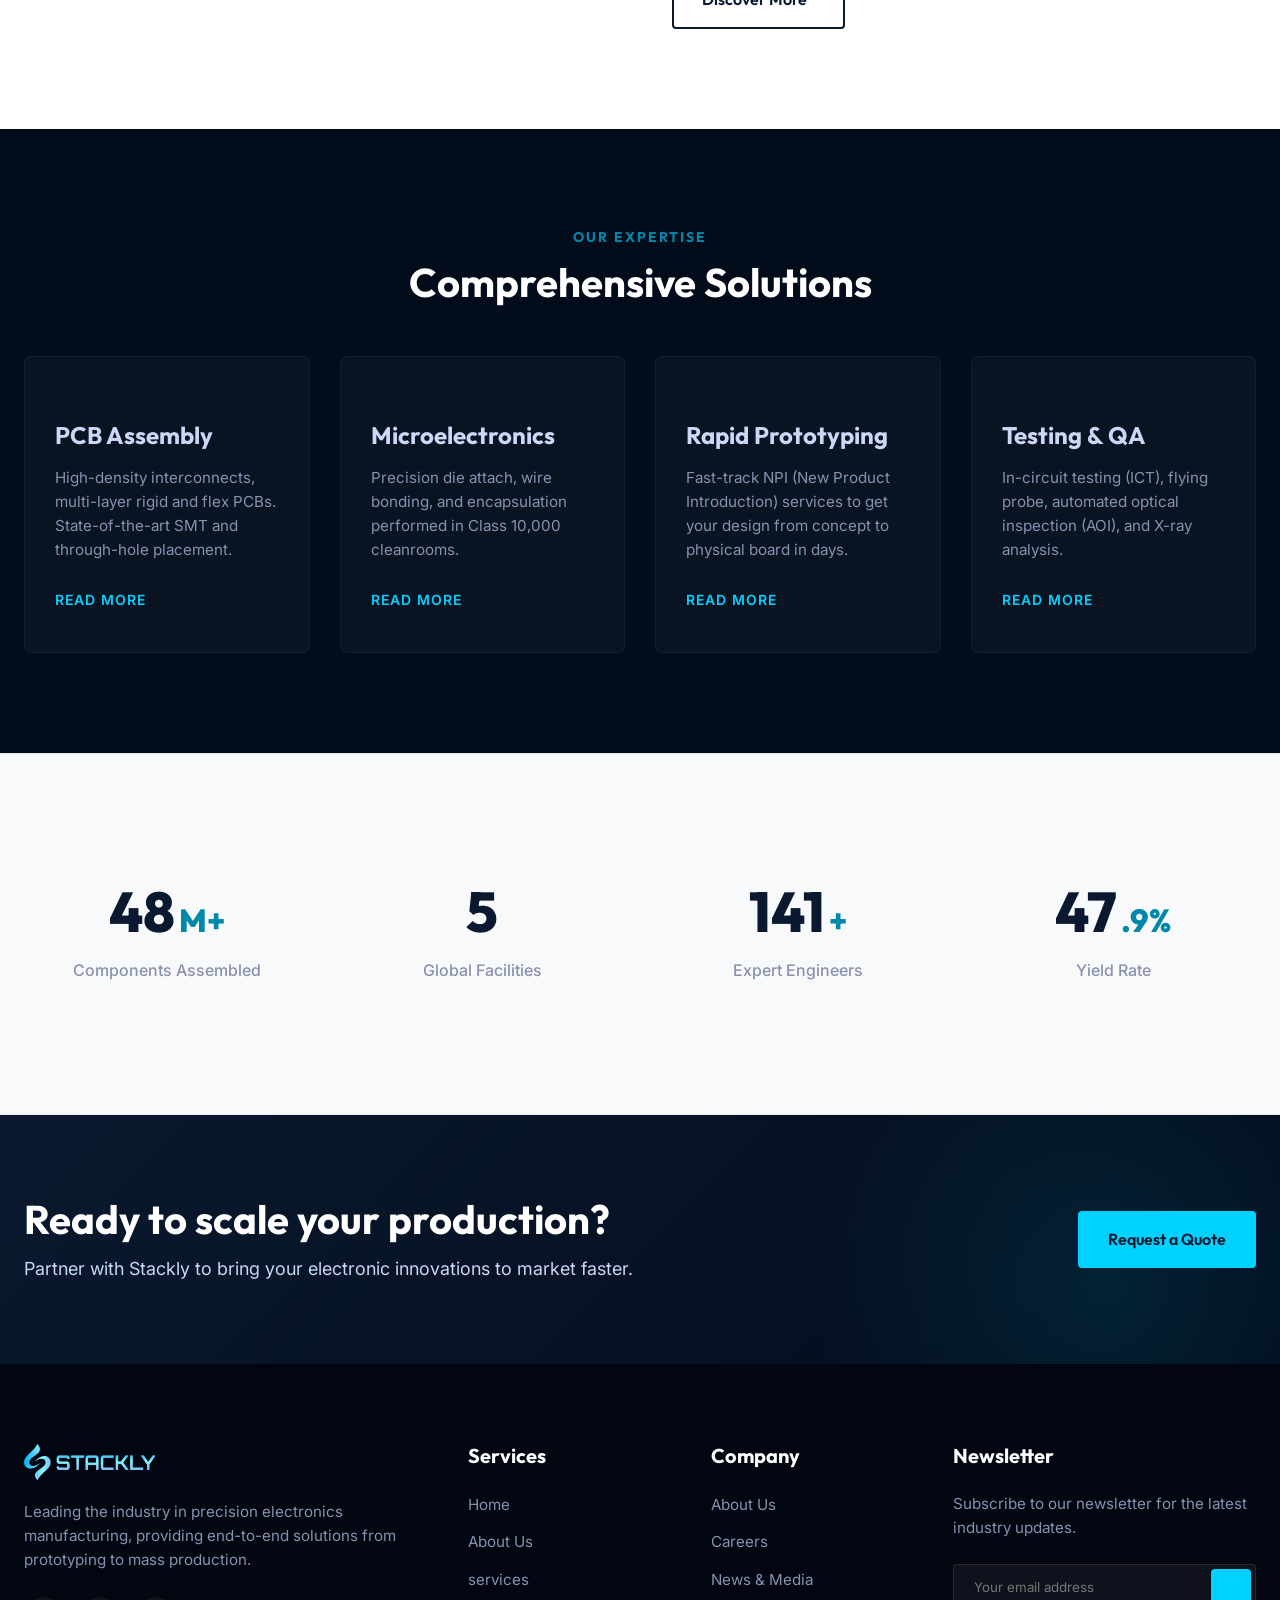
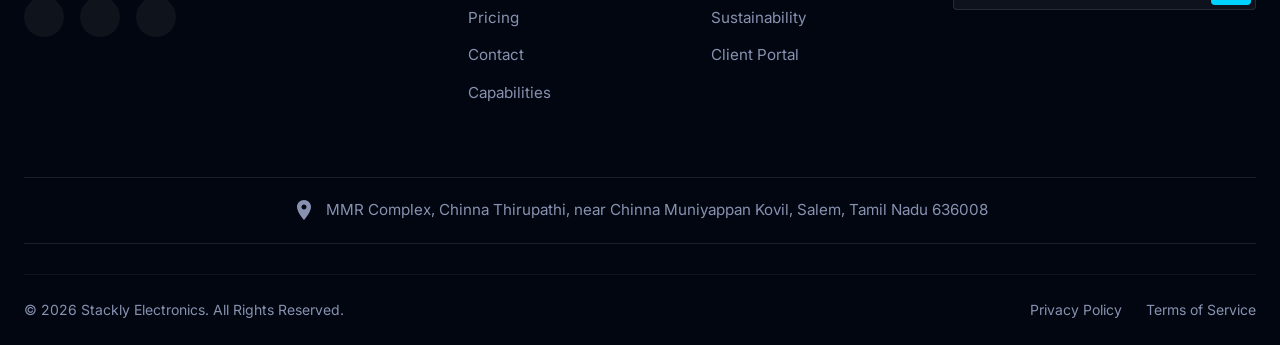
==== commit 6f8f82f1: "Add files via upload" ====
--- a/index.html
+++ b/index.html
@@ -231,6 +231,7 @@
                         <li><a href="#services">services</a></li>
                         <li><a href="404.html">Pricing</a></li>
                         <li><a href="404.html">Contact</a></li>
+                         <li><a href="#stats">Capabilities</a></li>
                     </ul>
                 </div>
                 
